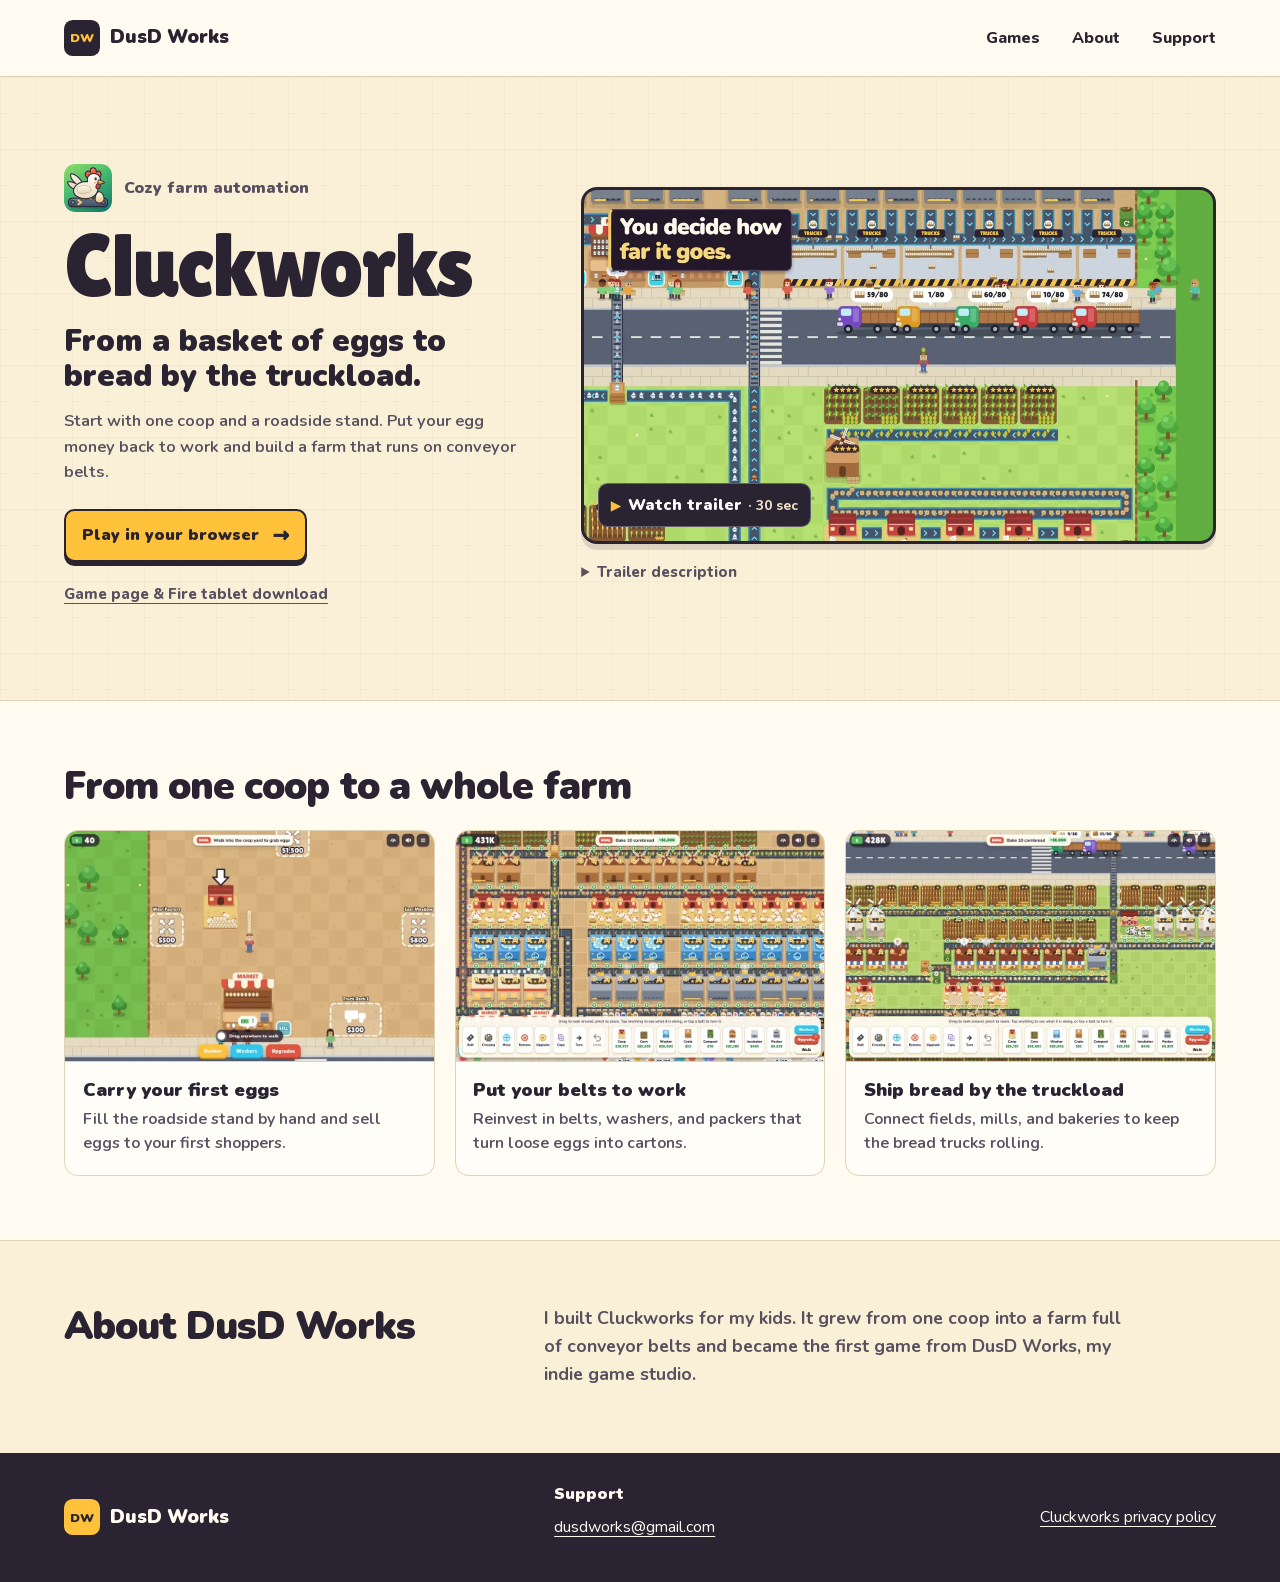
==== index.html @ cb6466b9 "Build DusD Works studio homepage" ====
<!doctype html>
<html lang="en">
<head>
  <meta charset="utf-8">
  <meta name="viewport" content="width=device-width, initial-scale=1">
  <meta name="theme-color" content="#fffbf0">
  <title>DusD Works | Cluckworks, a cozy farm automation game</title>
  <meta name="description" content="DusD Works is the indie studio behind Cluckworks. Carry your first eggs to market, build conveyor belts, and ship bread by the truckload. Play free in your browser.">
  <link rel="canonical" href="https://dusd24.github.io/dusd-works/">
  <meta property="og:type" content="website">
  <meta property="og:site_name" content="DusD Works">
  <meta property="og:title" content="DusD Works | Cluckworks">
  <meta property="og:description" content="From a basket of eggs to bread by the truckload. Play Cluckworks free in your browser.">
  <meta property="og:url" content="https://dusd24.github.io/dusd-works/">
  <meta property="og:image" content="https://dusd24.github.io/dusd-works/assets/media/cluckworks-share.jpg">
  <meta property="og:image:width" content="1200">
  <meta property="og:image:height" content="630">
  <meta property="og:image:alt" content="Cluckworks artwork with a hen and conveyor belts carrying eggs through farm machines.">
  <meta name="twitter:card" content="summary_large_image">
  <link rel="icon" href="assets/dw.svg" type="image/svg+xml">
  <link rel="stylesheet" href="site.css">
  <script src="trailer.js" defer></script>
</head>
<body id="top">
  <a class="skip-link" href="#main">Skip to content</a>
  <header class="site-header">
    <div class="wrap header-inner">
      <a class="wordmark" href="#top"><span class="mark" aria-hidden="true">DW</span>DusD Works</a>
      <nav aria-label="Main navigation">
        <a href="#games">Games</a>
        <a href="#about">About</a>
        <a href="#support">Support</a>
      </nav>
    </div>
  </header>

  <main id="main">
    <article id="games" aria-labelledby="cluckworks">
      <div class="hero">
        <div class="wrap hero-grid">
          <div class="hero-copy">
            <div class="game-label">
              <img src="assets/media/cluckworks-icon.webp" width="48" height="48" alt="">
              <span>Cozy farm automation</span>
            </div>
            <h1 id="cluckworks">Cluckworks</h1>
            <p class="tagline">From a basket of eggs to bread by the truckload.</p>
            <p class="intro">Start with one coop and a roadside stand. Put your egg money back to work and build a farm that runs on conveyor belts.</p>
            <a class="play-link" href="https://dusd24.github.io/Cluckworks/play/">Play in your browser <span aria-hidden="true">→</span></a>
            <a class="download-link" href="https://dusd24.github.io/Cluckworks/#fire">Game page &amp; Fire tablet download</a>
          </div>

          <div class="trailer">
            <div class="video-frame">
              <a class="trailer-launch" href="assets/media/cluckworks-trailer.mp4" data-trailer data-captions="assets/media/cluckworks-en.vtt">
                <img src="assets/media/trailer-poster.webp" width="1120" height="630" alt="" fetchpriority="high">
                <span class="watch"><span class="play-icon" aria-hidden="true">▶</span> Watch trailer <span class="duration">· 30 sec</span></span>
              </a>
            </div>
            <p class="trailer-error" role="status" hidden>Inline playback is unavailable. <a href="assets/media/cluckworks-trailer.mp4">Open the trailer video</a>.</p>
            <details class="trailer-description">
              <summary>Trailer description</summary>
              <p>A farmer picks up an egg, sells it at a roadside stand, and buys more coops. Eggs travel along new belts to washers and packers, then leave by truck. Across the road, flour, milk, and eggs feed bakeries, and another truck hauls away bread. The farmer checks production and shortens a belt route before the camera pulls back to show the whole farm. An upbeat instrumental score plays with game sounds.</p>
            </details>
          </div>
        </div>
      </div>

      <section class="wrap farm" aria-labelledby="farm-heading">
        <h2 id="farm-heading">From one coop to a whole farm</h2>
        <div class="farm-grid">
          <figure>
            <img src="assets/media/start-480.webp" srcset="assets/media/start-480.webp 480w, assets/media/start-960.webp 960w" sizes="(min-width: 76rem) 365px, (min-width: 48rem) 30vw, (min-width: 40rem) 544px, 90vw" width="480" height="300" loading="lazy" decoding="async" alt="A farmer balances a stack of eggs between the chicken coop and the roadside market.">
            <figcaption><h3>Carry your first eggs</h3><p>Fill the roadside stand by hand and sell eggs to your first shoppers.</p></figcaption>
          </figure>
          <figure>
            <img src="assets/media/belts-480.webp" srcset="assets/media/belts-480.webp 480w, assets/media/belts-960.webp 960w" sizes="(min-width: 76rem) 365px, (min-width: 48rem) 30vw, (min-width: 40rem) 544px, 90vw" width="480" height="300" loading="lazy" decoding="async" alt="Conveyor belts connect rows of coops, blue egg washers, and gray carton packers.">
            <figcaption><h3>Put your belts to work</h3><p>Reinvest in belts, washers, and packers that turn loose eggs into cartons.</p></figcaption>
          </figure>
          <figure>
            <img src="assets/media/bakery-480.webp" srcset="assets/media/bakery-480.webp 480w, assets/media/bakery-960.webp 960w" sizes="(min-width: 76rem) 365px, (min-width: 48rem) 30vw, (min-width: 40rem) 544px, 90vw" width="480" height="300" loading="lazy" decoding="async" alt="Wheat fields, windmills, a dairy barn, and bakeries feed a belt leading to a purple bread truck.">
            <figcaption><h3>Ship bread by the truckload</h3><p>Connect fields, mills, and bakeries to keep the bread trucks rolling.</p></figcaption>
          </figure>
        </div>
      </section>
    </article>

    <section class="studio" id="about" aria-labelledby="about-heading">
      <div class="wrap studio-inner">
        <h2 id="about-heading">About DusD Works</h2>
        <p>I built Cluckworks for my kids. It grew from one coop into a farm full of conveyor belts and became the first game from DusD Works, my indie game studio.</p>
      </div>
    </section>
  </main>

  <footer id="support" class="site-footer">
    <div class="wrap footer-inner">
      <a class="wordmark" href="#top"><span class="mark" aria-hidden="true">DW</span>DusD Works</a>
      <div class="footer-support">
        <h2>Support</h2>
        <a href="mailto:dusdworks@gmail.com">dusdworks@gmail.com</a>
      </div>
      <a href="https://dusd24.github.io/Cluckworks/privacy/">Cluckworks privacy policy</a>
    </div>
  </footer>
</body>
</html>
---- site.css ----
@font-face {
  font-family: Nunito;
  src: url("assets/fonts/Nunito-latin.woff2") format("woff2");
  font-weight: 200 1000;
  font-display: swap;
}

@font-face {
  font-family: "Lilita One";
  src: url("assets/fonts/LilitaOne-latin.woff2") format("woff2");
  font-display: swap;
}

:root {
  color-scheme: light;
  --ink: #292332;
  --muted: #59505f;
  --paper: #fffbf0;
  --cream: #faf0d8;
  --line: #ded2b7;
  --yellow: #ffc23a;
  --focus: #67449a;
  font-family: Nunito, system-ui, sans-serif;
  color: var(--ink);
  background: var(--paper);
}

* { box-sizing: border-box; }
body { margin: 0; line-height: 1.55; }
a { color: inherit; text-underline-offset: .24em; }
a:hover { text-decoration-thickness: 2px; }
img { display: block; max-width: 100%; height: auto; }
[hidden] { display: none !important; }
:focus-visible { outline: 3px solid var(--focus); outline-offset: 4px; }
.wrap { width: min(100% - 2.5rem, 72rem); margin-inline: auto; }

.skip-link {
  position: absolute;
  z-index: 2;
  padding: .75rem 1rem;
  color: var(--ink);
  background: var(--yellow);
  transform: translateY(-150%);
}

.skip-link:focus { transform: translateY(0); }
.site-header { border-bottom: 1px solid var(--line); }
.header-inner, .footer-inner { display: flex; align-items: center; justify-content: space-between; gap: 1rem 2rem; }
.header-inner { min-height: 4.75rem; }
.wordmark { display: inline-flex; align-items: center; gap: .65rem; font-size: 1.18rem; font-weight: 950; text-decoration: none; white-space: nowrap; }
.mark { display: grid; place-items: center; width: 2.25rem; height: 2.25rem; border-radius: .55rem; background: var(--ink); color: var(--yellow); font-size: .78rem; letter-spacing: -.035em; }
nav { display: flex; gap: clamp(.8rem, 3vw, 2rem); }
nav a { display: grid; align-items: center; min-height: 44px; font-weight: 800; text-decoration: none; }
nav a:hover { text-decoration: underline; }

.hero {
  border-bottom: 1px solid var(--line);
  background-color: var(--cream);
  background-image:
    linear-gradient(90deg, #7453370b 1px, transparent 1px),
    linear-gradient(#7453370b 1px, transparent 1px);
  background-size: 2.25rem 2.25rem;
}

.hero-grid {
  display: grid;
  grid-template-columns: minmax(0, .84fr) minmax(0, 1.16fr);
  align-items: center;
  gap: clamp(2.25rem, 4.5vw, 4rem);
  padding-block: clamp(3rem, 6.8vw, 6.5rem);
}

.game-label { display: flex; align-items: center; gap: .75rem; color: var(--muted); font-weight: 900; }
.game-label img { border-radius: .7rem; }
h1, h2, h3, p, figure { margin: 0; }
h1 {
  margin-top: .7rem;
  font: 400 clamp(3.2rem, 6.8vw, 6rem)/.99 "Lilita One", Nunito, sans-serif;
  letter-spacing: -.025em;
}

.tagline { max-width: 25rem; margin-top: .9rem; font-size: clamp(1.4rem, 2.4vw, 2rem); font-weight: 950; line-height: 1.15; }
.intro { max-width: 29rem; margin-top: .85rem; color: var(--muted); font-size: 1.03rem; font-weight: 650; }
.play-link {
  display: inline-flex;
  align-items: center;
  justify-content: center;
  gap: .85rem;
  min-height: 3.25rem;
  margin-top: 1.55rem;
  padding: .55rem 1rem;
  border: 2px solid var(--ink);
  border-radius: .65rem;
  background: var(--yellow);
  box-shadow: 0 4px 0 var(--ink);
  font-weight: 950;
  text-decoration: none;
}

.play-link:hover { background: #ffd46c; }
.play-link span { font-size: 1.25rem; }
.download-link { display: table; margin-top: .9rem; padding-block: .4rem; color: var(--muted); font-size: .94rem; font-weight: 800; }
.video-frame {
  overflow: hidden;
  aspect-ratio: 16 / 9;
  border: 3px solid var(--ink);
  border-radius: 1rem;
  background: var(--ink);
  box-shadow: 0 6px 0 #29233222;
}

.trailer-launch { position: relative; display: block; width: 100%; height: 100%; text-decoration: none; }
.trailer-launch[role="button"] { cursor: pointer; }
.trailer-launch img { width: 100%; height: 100%; object-fit: cover; }
.watch {
  position: absolute;
  bottom: .85rem;
  left: .85rem;
  display: inline-flex;
  align-items: center;
  gap: .4rem;
  min-height: 44px;
  padding: .45rem .75rem;
  border: 1px solid #ffffff45;
  border-radius: .6rem;
  background: var(--ink);
  color: white;
  font-weight: 900;
}

.play-icon { color: var(--yellow); font-size: .85em; }
.duration { font-size: .85em; font-weight: 750; color: #eee1c7; }
.trailer-launch:hover .watch { background: #433650; }
.trailer-launch:focus-visible, video:focus-visible { outline: 4px solid var(--yellow); outline-offset: -5px; }
video { display: block; width: 100%; height: 100%; }
.trailer-error { margin-top: .7rem; }
.trailer-description { margin-top: .75rem; color: var(--muted); font-size: .93rem; }
.trailer-description summary { width: fit-content; padding-block: .35rem; cursor: pointer; font-weight: 800; }
.trailer-description p { max-width: 64ch; margin-top: .35rem; }

.farm { padding-block: clamp(2.75rem, 5vw, 4.5rem); }
h2 { font-size: clamp(1.55rem, 3vw, 2.4rem); font-weight: 950; line-height: 1.13; letter-spacing: -.025em; }
.farm-grid { display: grid; grid-template-columns: repeat(3, minmax(0, 1fr)); gap: 1.25rem; margin-top: 1.35rem; }
.farm-grid figure { overflow: hidden; border: 1px solid var(--line); border-radius: .85rem; background: #fffdf7; }
.farm-grid img { width: 100%; border-bottom: 1px solid var(--line); }
figcaption { padding: 1rem 1.1rem 1.2rem; }
figcaption h3 { font-size: 1.15rem; font-weight: 950; line-height: 1.25; }
figcaption p { margin-top: .35rem; color: var(--muted); font-weight: 650; }
.studio { border-top: 1px solid var(--line); background: var(--cream); }
.studio-inner { display: grid; grid-template-columns: minmax(0, .8fr) minmax(0, 1.2fr); align-items: start; gap: .8rem 2rem; padding-block: clamp(2.5rem, 5vw, 4.1rem); }
.studio p { max-width: 53ch; color: var(--muted); font-size: 1.12rem; font-weight: 700; }
.site-footer { padding-block: 2rem; background: var(--ink); color: var(--paper); }
.site-footer a:focus-visible { outline-color: var(--yellow); }
.site-footer .mark { background: var(--yellow); color: var(--ink); }
.site-footer h2 { margin-bottom: .2rem; font-size: 1rem; letter-spacing: normal; }
.site-footer a:not(.wordmark) { display: inline-flex; align-items: center; min-height: 44px; }

@media (max-width: 52rem) {
  .hero-grid { grid-template-columns: 1fr; }
  .hero-copy, .trailer { width: min(100%, 40rem); }
  .hero-grid { justify-items: center; }
}

@media (max-width: 47.99rem) {
  .farm { max-width: 34rem; }
  .farm-grid, .studio-inner { grid-template-columns: 1fr; }
  .footer-inner { align-items: flex-start; flex-direction: column; }
}

@media (max-width: 29rem) {
  .header-inner { flex-wrap: wrap; gap: .2rem 1rem; padding-block: .65rem .2rem; }
  .header-inner nav { width: 100%; }
  h1 { font-size: clamp(2.6rem, 12vw, 3.6rem); }
}
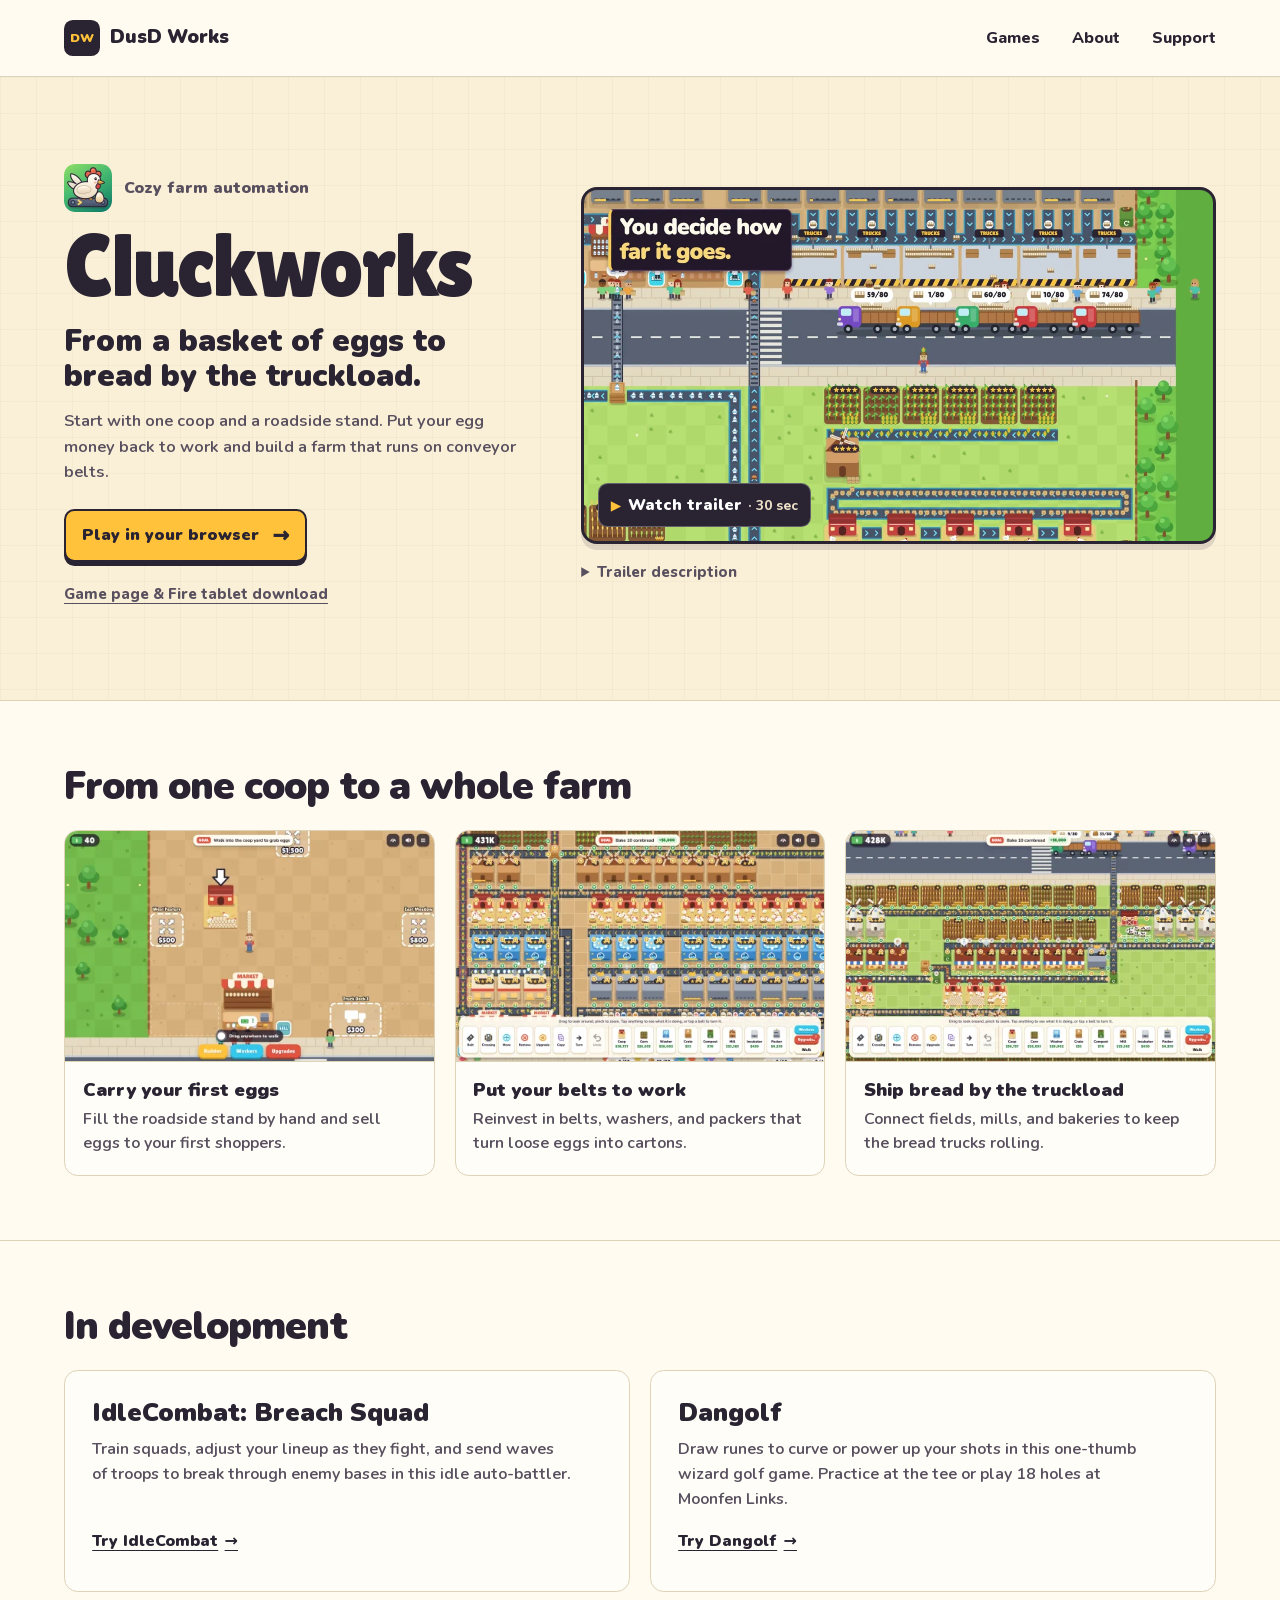
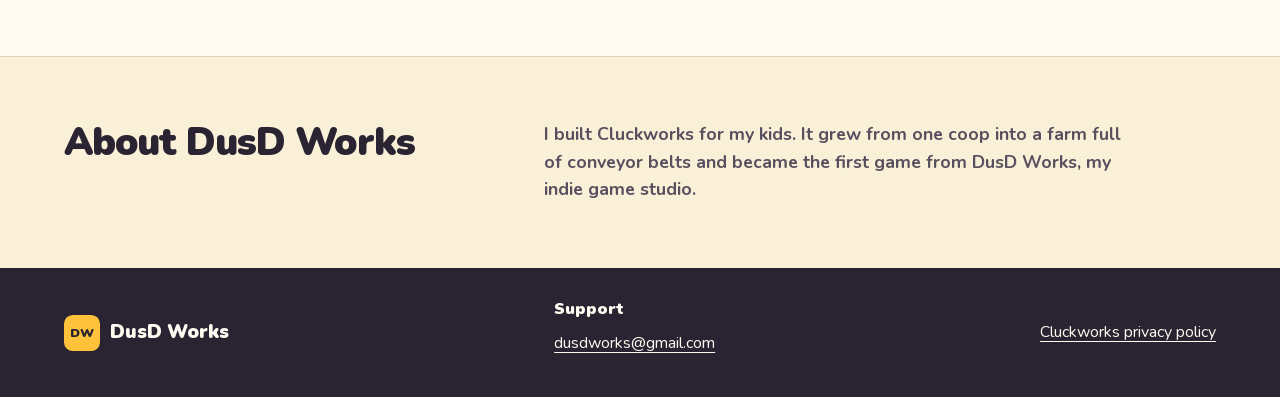
==== commit a21f6be8: "Feature IdleCombat and Dangolf in development" ====
--- a/index.html
+++ b/index.html
@@ -5,7 +5,7 @@
   <meta name="viewport" content="width=device-width, initial-scale=1">
   <meta name="theme-color" content="#fffbf0">
   <title>DusD Works | Cluckworks, a cozy farm automation game</title>
-  <meta name="description" content="DusD Works is the indie studio behind Cluckworks. Carry your first eggs to market, build conveyor belts, and ship bread by the truckload. Play free in your browser.">
+  <meta name="description" content="DusD Works is the indie studio behind Cluckworks, IdleCombat, and Dangolf. Play Cluckworks and try the games in development in your browser.">
   <link rel="canonical" href="https://dusd24.github.io/dusd-works/">
   <meta property="og:type" content="website">
   <meta property="og:site_name" content="DusD Works">
@@ -85,6 +85,24 @@
       </section>
     </article>
 
+    <section class="in-development" aria-labelledby="development-heading">
+      <div class="wrap development-inner">
+        <h2 id="development-heading">In development</h2>
+        <div class="development-grid">
+          <article class="development-card">
+            <h3>IdleCombat: Breach Squad</h3>
+            <p>Train squads, adjust your lineup as they fight, and send waves of troops to break through enemy bases in this idle auto-battler.</p>
+            <a href="https://dusd24.github.io/IdleCombat/">Try IdleCombat <span aria-hidden="true">→</span></a>
+          </article>
+          <article class="development-card">
+            <h3>Dangolf</h3>
+            <p>Draw runes to curve or power up your shots in this one-thumb wizard golf game. Practice at the tee or play 18 holes at Moonfen Links.</p>
+            <a href="https://dusd24.github.io/dangolf/">Try Dangolf <span aria-hidden="true">→</span></a>
+          </article>
+        </div>
+      </div>
+    </section>
+
     <section class="studio" id="about" aria-labelledby="about-heading">
       <div class="wrap studio-inner">
         <h2 id="about-heading">About DusD Works</h2>
--- a/site.css
+++ b/site.css
@@ -146,6 +146,22 @@
 figcaption { padding: 1rem 1.1rem 1.2rem; }
 figcaption h3 { font-size: 1.15rem; font-weight: 950; line-height: 1.25; }
 figcaption p { margin-top: .35rem; color: var(--muted); font-weight: 650; }
+.in-development { border-top: 1px solid var(--line); }
+.development-inner { padding-block: clamp(2.5rem, 5vw, 4.1rem); }
+.development-grid { display: grid; grid-template-columns: repeat(2, minmax(0, 1fr)); gap: 1.25rem; margin-top: 1.35rem; }
+.development-card {
+  display: grid;
+  grid-template-rows: auto 1fr auto;
+  justify-items: start;
+  gap: .5rem;
+  padding: clamp(1.1rem, 2.3vw, 1.7rem);
+  border: 1px solid var(--line);
+  border-radius: .85rem;
+  background: #fffdf7;
+}
+.development-card h3 { font-size: clamp(1.25rem, 2.5vw, 1.6rem); font-weight: 950; line-height: 1.2; }
+.development-card p { max-width: 48ch; color: var(--muted); font-weight: 650; }
+.development-card a { display: inline-flex; align-items: center; gap: .4rem; min-height: 44px; font-weight: 900; }
 .studio { border-top: 1px solid var(--line); background: var(--cream); }
 .studio-inner { display: grid; grid-template-columns: minmax(0, .8fr) minmax(0, 1.2fr); align-items: start; gap: .8rem 2rem; padding-block: clamp(2.5rem, 5vw, 4.1rem); }
 .studio p { max-width: 53ch; color: var(--muted); font-size: 1.12rem; font-weight: 700; }
@@ -163,7 +179,7 @@
 
 @media (max-width: 47.99rem) {
   .farm { max-width: 34rem; }
-  .farm-grid, .studio-inner { grid-template-columns: 1fr; }
+  .farm-grid, .development-grid, .studio-inner { grid-template-columns: 1fr; }
   .footer-inner { align-items: flex-start; flex-direction: column; }
 }
 
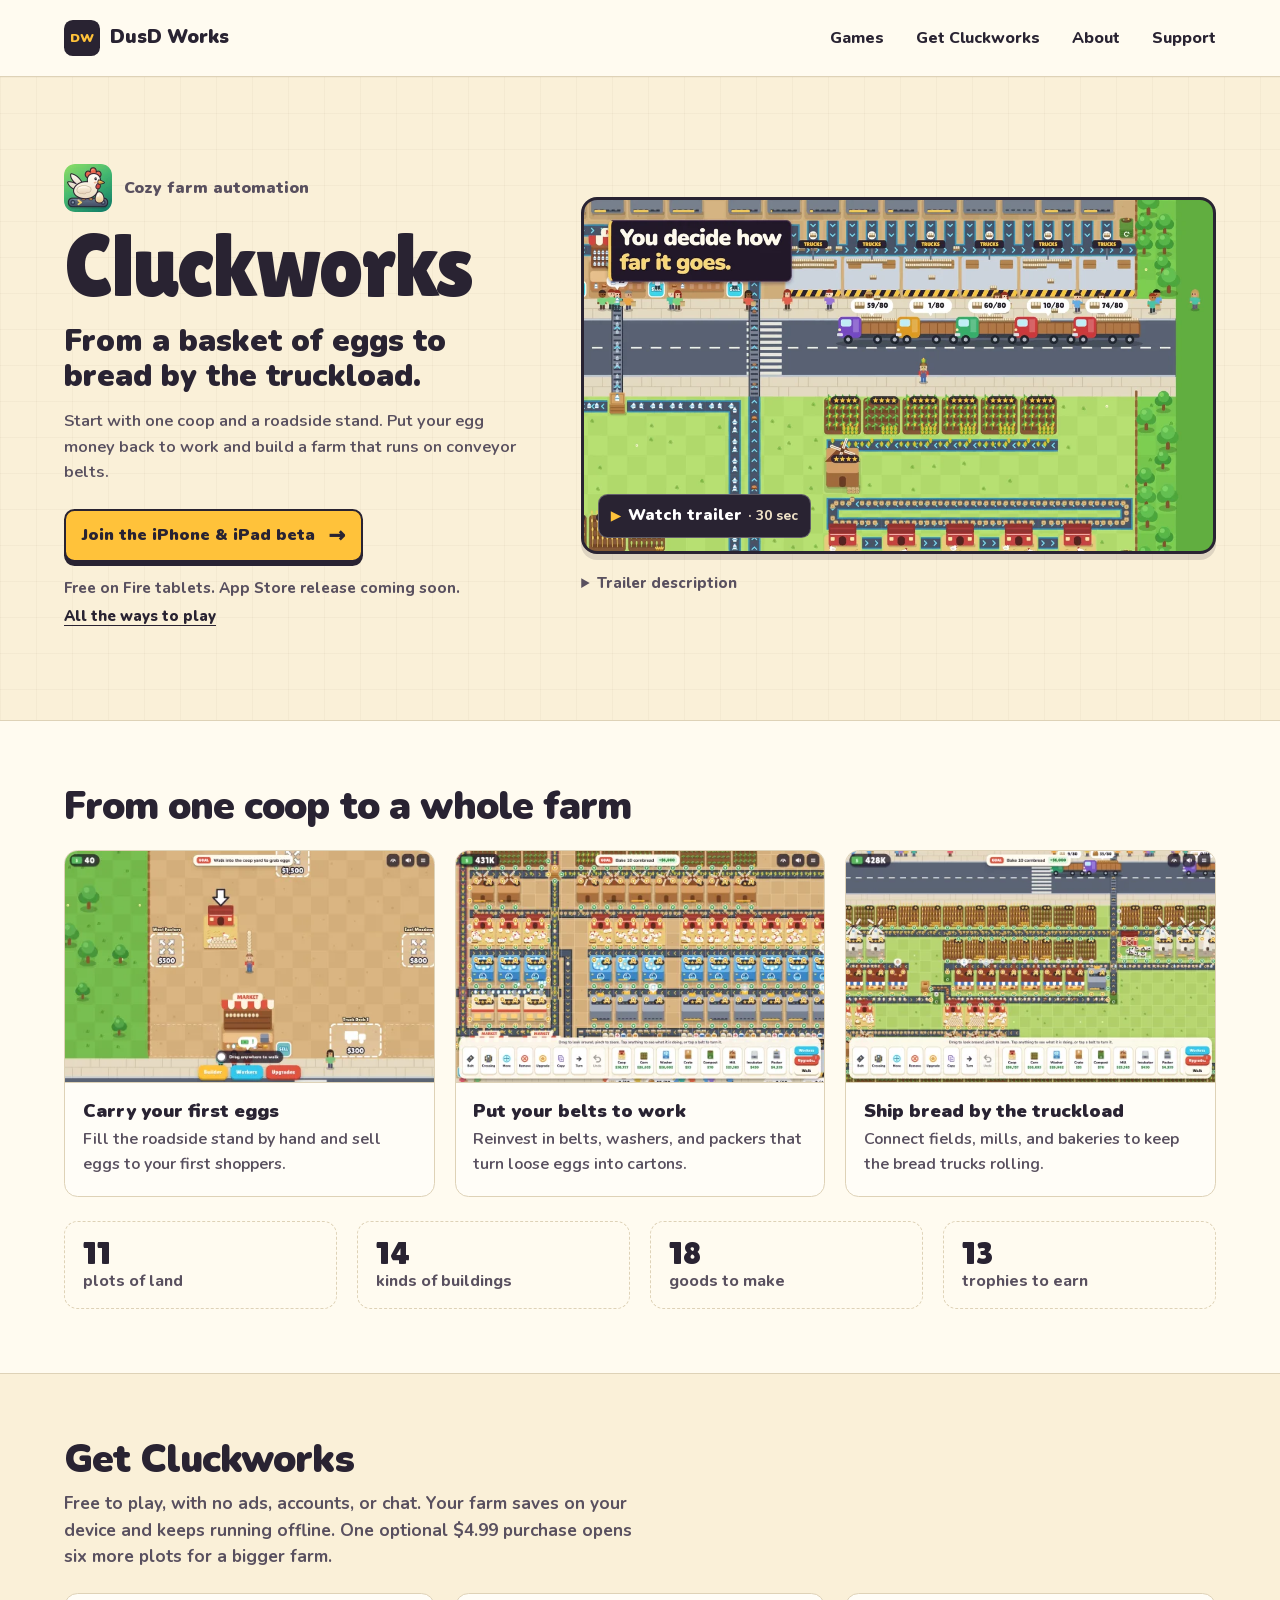
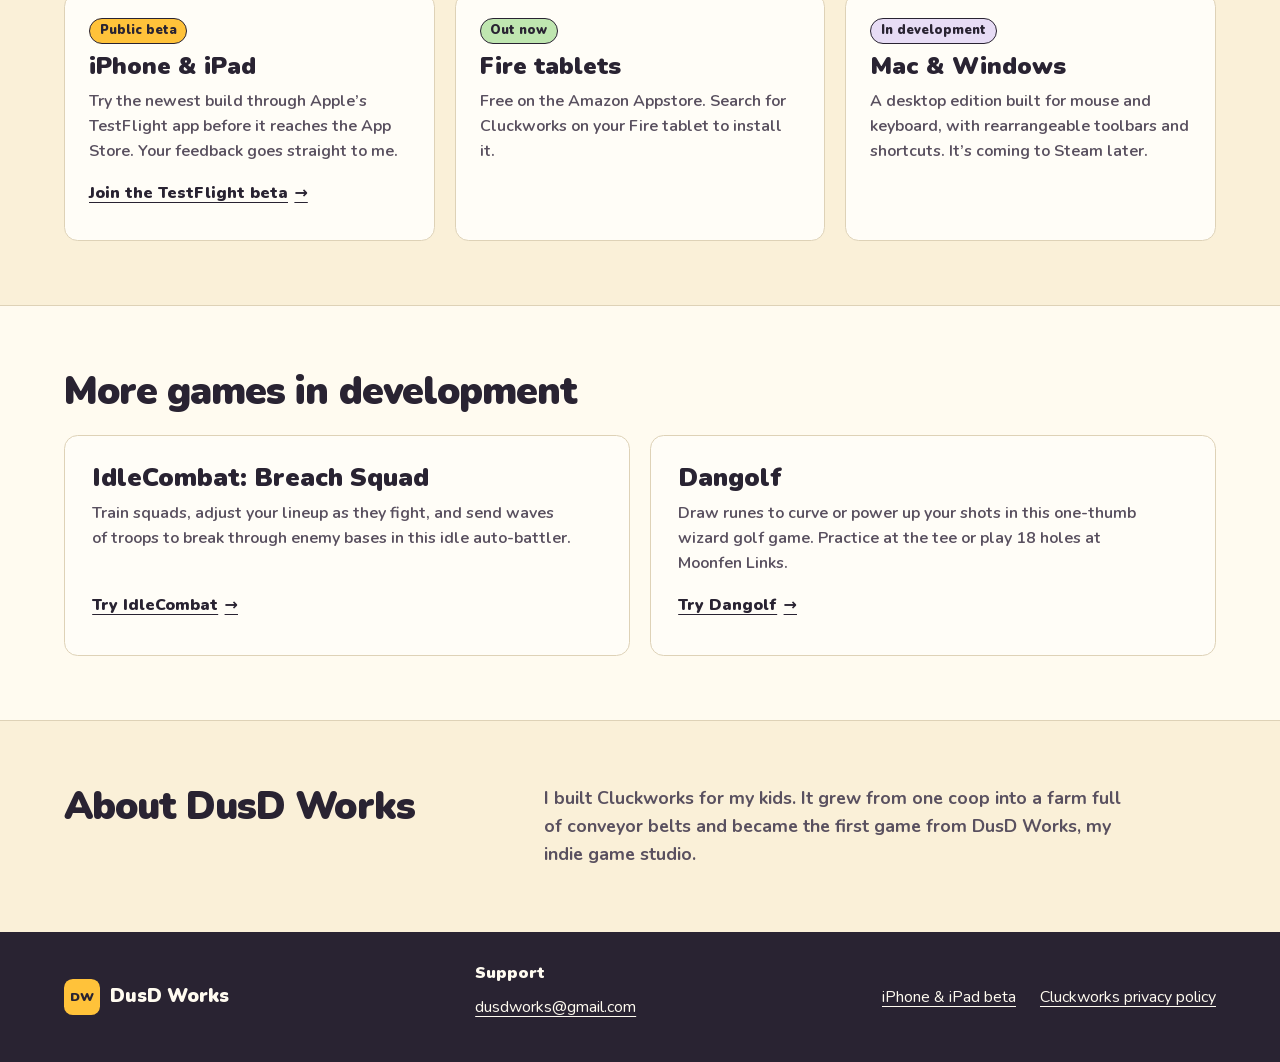
==== commit b936eeed: "Sync the studio site with where Cluckworks is now Drop the dead browser play and Fire APK links, add" ====
--- a/index.html
+++ b/index.html
@@ -5,12 +5,12 @@
   <meta name="viewport" content="width=device-width, initial-scale=1">
   <meta name="theme-color" content="#fffbf0">
   <title>DusD Works | Cluckworks, a cozy farm automation game</title>
-  <meta name="description" content="DusD Works is the indie studio behind Cluckworks, IdleCombat, and Dangolf. Play Cluckworks and try the games in development in your browser.">
+  <meta name="description" content="DusD Works is the indie studio behind Cluckworks, a cozy farm automation game for iPhone, iPad, and Fire tablets. Join the iPhone and iPad beta, and try IdleCombat and Dangolf in your browser.">
   <link rel="canonical" href="https://dusd24.github.io/dusd-works/">
   <meta property="og:type" content="website">
   <meta property="og:site_name" content="DusD Works">
   <meta property="og:title" content="DusD Works | Cluckworks">
-  <meta property="og:description" content="From a basket of eggs to bread by the truckload. Play Cluckworks free in your browser.">
+  <meta property="og:description" content="From a basket of eggs to bread by the truckload. Free on Fire tablets, and in beta on iPhone and iPad.">
   <meta property="og:url" content="https://dusd24.github.io/dusd-works/">
   <meta property="og:image" content="https://dusd24.github.io/dusd-works/assets/media/cluckworks-share.jpg">
   <meta property="og:image:width" content="1200">
@@ -28,6 +28,7 @@
       <a class="wordmark" href="#top"><span class="mark" aria-hidden="true">DW</span>DusD Works</a>
       <nav aria-label="Main navigation">
         <a href="#games">Games</a>
+        <a href="#get">Get Cluckworks</a>
         <a href="#about">About</a>
         <a href="#support">Support</a>
       </nav>
@@ -46,8 +47,8 @@
             <h1 id="cluckworks">Cluckworks</h1>
             <p class="tagline">From a basket of eggs to bread by the truckload.</p>
             <p class="intro">Start with one coop and a roadside stand. Put your egg money back to work and build a farm that runs on conveyor belts.</p>
-            <a class="play-link" href="https://dusd24.github.io/Cluckworks/play/">Play in your browser <span aria-hidden="true">→</span></a>
-            <a class="download-link" href="https://dusd24.github.io/Cluckworks/#fire">Game page &amp; Fire tablet download</a>
+            <a class="play-link" href="https://testflight.apple.com/join/qPsj7JEH">Join the iPhone &amp; iPad beta <span aria-hidden="true">→</span></a>
+            <p class="store-note">Free on Fire tablets. App Store release coming soon.<br><a href="#get">All the ways to play</a></p>
           </div>
 
           <div class="trailer">
@@ -82,12 +83,43 @@
             <figcaption><h3>Ship bread by the truckload</h3><p>Connect fields, mills, and bakeries to keep the bread trucks rolling.</p></figcaption>
           </figure>
         </div>
+        <ul class="facts" aria-label="Cluckworks at a glance">
+          <li><strong>11</strong> plots of land</li>
+          <li><strong>14</strong> kinds of buildings</li>
+          <li><strong>18</strong> goods to make</li>
+          <li><strong>13</strong> trophies to earn</li>
+        </ul>
+      </section>
+
+      <section class="get" id="get" aria-labelledby="get-heading">
+        <div class="wrap get-inner">
+          <h2 id="get-heading">Get Cluckworks</h2>
+          <p class="get-intro">Free to play, with no ads, accounts, or chat. Your farm saves on your device and keeps running offline. One optional $4.99 purchase opens six more plots for a bigger farm.</p>
+          <div class="platform-grid">
+            <article class="platform-card">
+              <span class="status status-beta">Public beta</span>
+              <h3>iPhone &amp; iPad</h3>
+              <p>Try the newest build through Apple’s TestFlight app before it reaches the App Store. Your feedback goes straight to me.</p>
+              <a href="https://testflight.apple.com/join/qPsj7JEH">Join the TestFlight beta <span aria-hidden="true">→</span></a>
+            </article>
+            <article class="platform-card">
+              <span class="status status-live">Out now</span>
+              <h3>Fire tablets</h3>
+              <p>Free on the Amazon Appstore. Search for Cluckworks on your Fire tablet to install it.</p>
+            </article>
+            <article class="platform-card">
+              <span class="status status-dev">In development</span>
+              <h3>Mac &amp; Windows</h3>
+              <p>A desktop edition built for mouse and keyboard, with rearrangeable toolbars and shortcuts. It’s coming to Steam later.</p>
+            </article>
+          </div>
+        </div>
       </section>
     </article>
 
     <section class="in-development" aria-labelledby="development-heading">
       <div class="wrap development-inner">
-        <h2 id="development-heading">In development</h2>
+        <h2 id="development-heading">More games in development</h2>
         <div class="development-grid">
           <article class="development-card">
             <h3>IdleCombat: Breach Squad</h3>
@@ -118,7 +150,10 @@
         <h2>Support</h2>
         <a href="mailto:dusdworks@gmail.com">dusdworks@gmail.com</a>
       </div>
-      <a href="https://dusd24.github.io/Cluckworks/privacy/">Cluckworks privacy policy</a>
+      <div class="footer-links">
+        <a href="https://testflight.apple.com/join/qPsj7JEH">iPhone &amp; iPad beta</a>
+        <a href="cluckworks/privacy/">Cluckworks privacy policy</a>
+      </div>
     </div>
   </footer>
 </body>
--- a/site.css
+++ b/site.css
@@ -171,6 +171,49 @@
 .site-footer h2 { margin-bottom: .2rem; font-size: 1rem; letter-spacing: normal; }
 .site-footer a:not(.wordmark) { display: inline-flex; align-items: center; min-height: 44px; }
 
+.store-note { margin-top: .95rem; color: var(--muted); font-size: .94rem; font-weight: 750; }
+.store-note a { display: inline-block; padding-block: .3rem; font-weight: 850; color: var(--ink); }
+
+.facts { display: grid; grid-template-columns: repeat(4, minmax(0, 1fr)); gap: 1.25rem; margin: 1.5rem 0 0; padding: 0; list-style: none; }
+.facts li { padding: .85rem 1.1rem; border: 1px dashed var(--line); border-radius: .85rem; color: var(--muted); font-weight: 750; }
+.facts strong { display: block; color: var(--ink); font: 400 2rem/1.05 "Lilita One", Nunito, sans-serif; }
+
+.get { border-top: 1px solid var(--line); background: var(--cream); }
+.get-inner { padding-block: clamp(2.5rem, 5vw, 4.1rem); }
+.get-intro { max-width: 58ch; margin-top: .6rem; color: var(--muted); font-size: 1.08rem; font-weight: 700; }
+.platform-grid { display: grid; grid-template-columns: repeat(3, minmax(0, 1fr)); gap: 1.25rem; margin-top: 1.35rem; }
+.platform-card {
+  display: grid;
+  grid-template-rows: auto auto 1fr auto;
+  justify-items: start;
+  gap: .5rem;
+  padding: clamp(1.1rem, 2.3vw, 1.5rem);
+  border: 1px solid var(--line);
+  border-radius: .85rem;
+  background: #fffdf7;
+}
+.platform-card h3 { font-size: clamp(1.25rem, 2.5vw, 1.5rem); font-weight: 950; line-height: 1.2; }
+.platform-card p { color: var(--muted); font-weight: 650; }
+.platform-card a { display: inline-flex; align-items: center; gap: .4rem; min-height: 44px; font-weight: 900; }
+.status { padding: .15rem .6rem; border: 1.5px solid var(--ink); border-radius: 99rem; font-size: .8rem; font-weight: 900; }
+.status-live { background: #bfe6b0; }
+.status-beta { background: var(--yellow); }
+.status-dev { background: #e7dcf5; }
+
+.footer-links { display: flex; flex-wrap: wrap; gap: 0 1.5rem; }
+
+/* Policy and other text pages */
+.doc { padding-block: clamp(2.25rem, 5vw, 4rem) clamp(3rem, 6vw, 5rem); }
+.doc-inner { max-width: 44rem; }
+.doc .back { display: inline-flex; align-items: center; min-height: 44px; color: var(--muted); font-weight: 850; }
+.doc h1 { margin-top: .5rem; font-size: clamp(2.4rem, 6vw, 3.8rem); }
+.doc .updated { margin-top: .6rem; color: var(--muted); font-weight: 800; }
+.doc .lead { margin-top: 1.2rem; font-size: 1.15rem; font-weight: 700; }
+.doc section { margin-top: 1.25rem; padding: 1.1rem 1.25rem 1.2rem; border: 1px solid var(--line); border-radius: .85rem; background: #fffdf7; }
+.doc h2 { font-size: 1.3rem; letter-spacing: -.01em; }
+.doc section p { margin-top: .45rem; color: var(--muted); font-weight: 650; }
+.doc section p a { color: var(--ink); font-weight: 850; }
+
 @media (max-width: 52rem) {
   .hero-grid { grid-template-columns: 1fr; }
   .hero-copy, .trailer { width: min(100%, 40rem); }
@@ -179,7 +222,8 @@
 
 @media (max-width: 47.99rem) {
   .farm { max-width: 34rem; }
-  .farm-grid, .development-grid, .studio-inner { grid-template-columns: 1fr; }
+  .farm-grid, .development-grid, .platform-grid, .studio-inner { grid-template-columns: 1fr; }
+  .facts { grid-template-columns: repeat(2, minmax(0, 1fr)); }
   .footer-inner { align-items: flex-start; flex-direction: column; }
 }
 
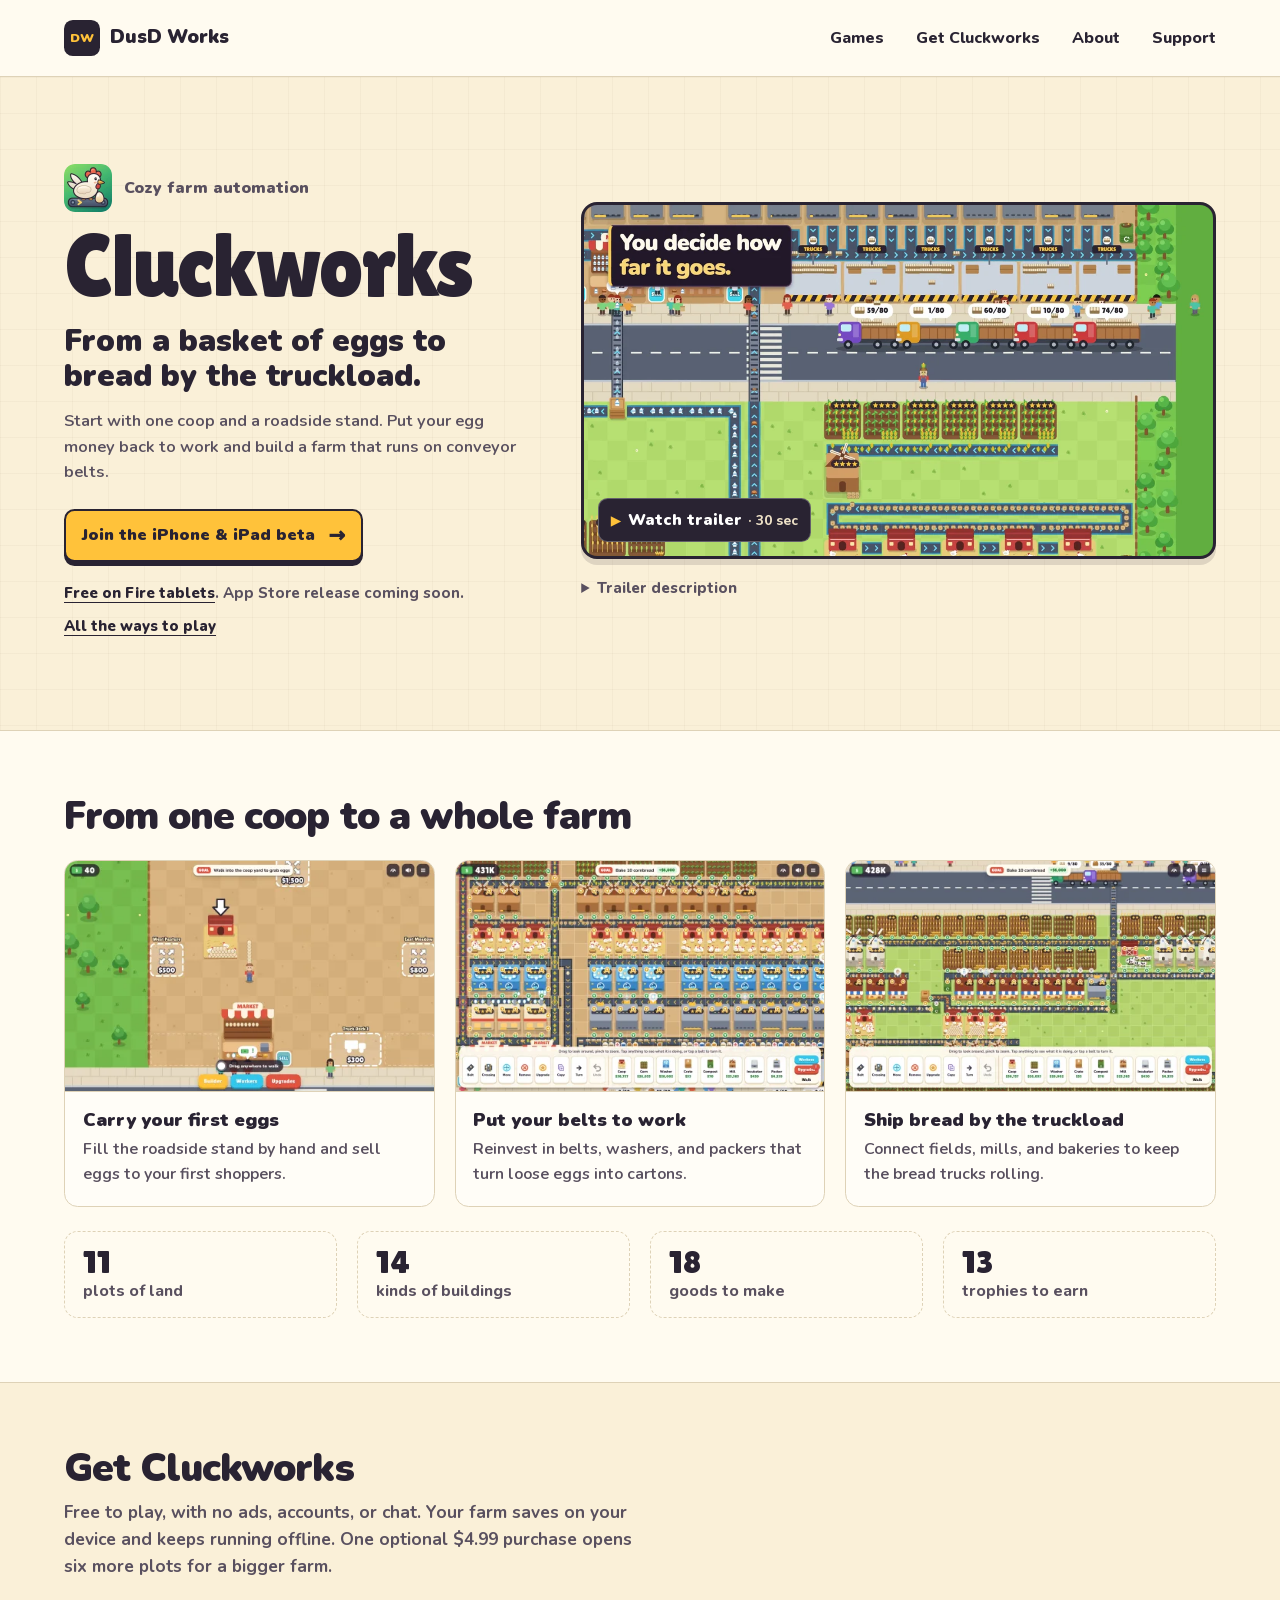
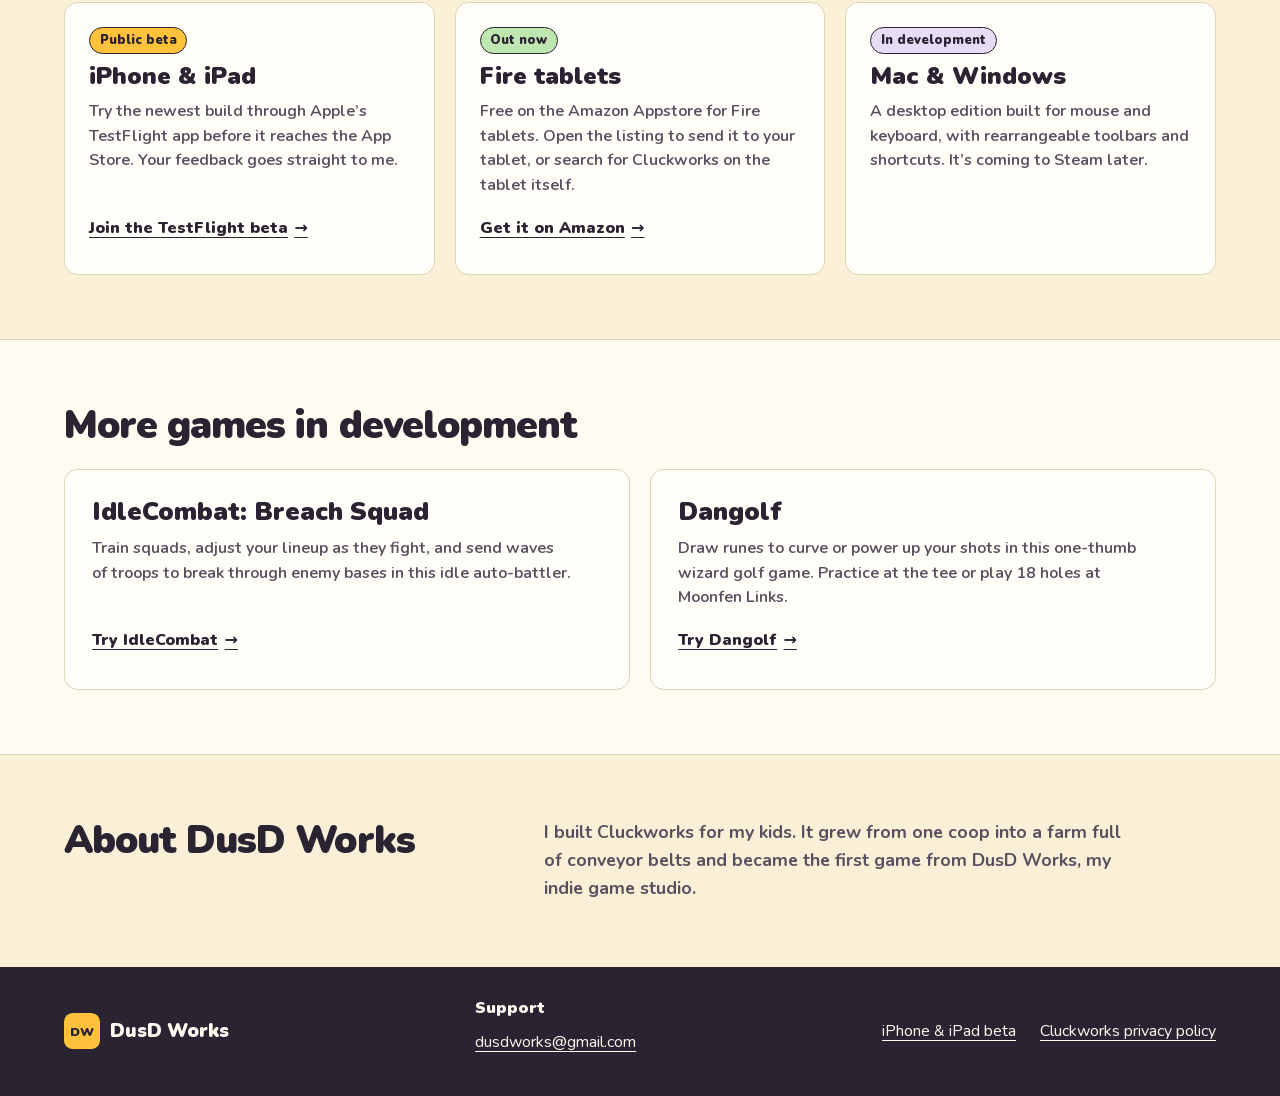
==== commit 20051641: "Link the Fire card to the Amazon Appstore listing" ====
--- a/index.html
+++ b/index.html
@@ -48,7 +48,7 @@
             <p class="tagline">From a basket of eggs to bread by the truckload.</p>
             <p class="intro">Start with one coop and a roadside stand. Put your egg money back to work and build a farm that runs on conveyor belts.</p>
             <a class="play-link" href="https://testflight.apple.com/join/qPsj7JEH">Join the iPhone &amp; iPad beta <span aria-hidden="true">→</span></a>
-            <p class="store-note">Free on Fire tablets. App Store release coming soon.<br><a href="#get">All the ways to play</a></p>
+            <p class="store-note"><a href="https://www.amazon.com/dp/B0HQV93D66">Free on Fire tablets</a>. App Store release coming soon.<br><a href="#get">All the ways to play</a></p>
           </div>
 
           <div class="trailer">
@@ -105,7 +105,8 @@
             <article class="platform-card">
               <span class="status status-live">Out now</span>
               <h3>Fire tablets</h3>
-              <p>Free on the Amazon Appstore. Search for Cluckworks on your Fire tablet to install it.</p>
+              <p>Free on the Amazon Appstore for Fire tablets. Open the listing to send it to your tablet, or search for Cluckworks on the tablet itself.</p>
+              <a href="https://www.amazon.com/dp/B0HQV93D66">Get it on Amazon <span aria-hidden="true">→</span></a>
             </article>
             <article class="platform-card">
               <span class="status status-dev">In development</span>
